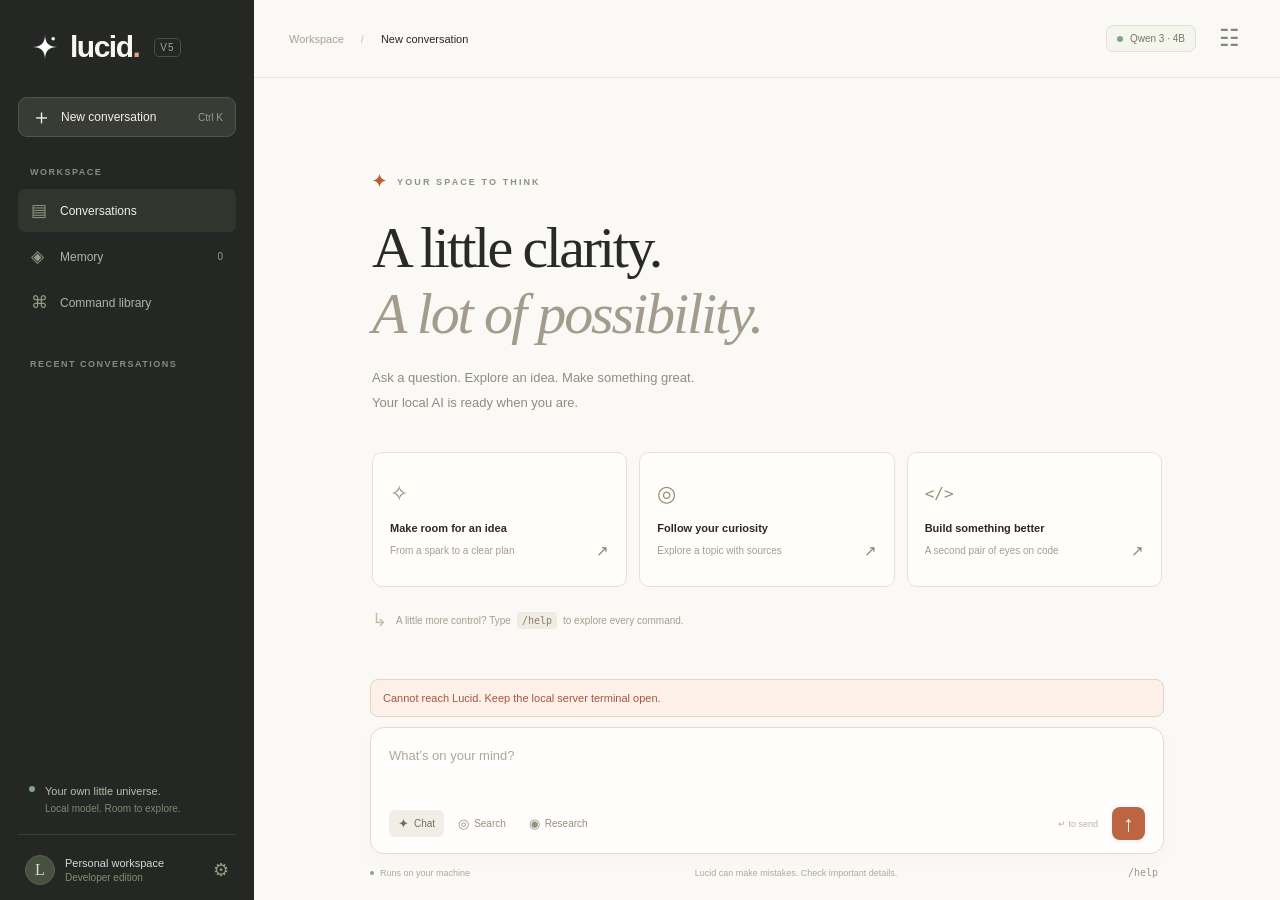
==== website/index.html @ 67166d36 "Publish Lucid V5 source and GitHub Pages interface preview" ====
﻿<!doctype html>
<html lang="en"><head><meta charset="utf-8"><meta name="viewport" content="width=device-width, initial-scale=1"><title>Lucid — Your space to think</title><link rel="icon" href="./logo.svg"><link rel="stylesheet" href="./style.css"><script src="./app.js" defer></script></head>
<body>
<div class="app-shell">
<aside class="sidebar" id="sidebar">
  <a class="brand" href="./" aria-label="Lucid home"><img src="./logo.svg" alt=""><span>lucid<span class="brand-dot">.</span></span><small>V5</small></a>
  <button class="new-chat" data-command="/new"><span>＋</span> New conversation <kbd>⌘ K</kbd></button>
  <div class="nav-group"><span class="section-label">WORKSPACE</span><button class="nav-item active" id="chat-nav"><span class="nav-symbol">▤</span> Conversations</button><button class="nav-item" id="memory-nav"><span class="nav-symbol">◈</span> Memory <span class="count" id="memory-count">0</span></button><button class="nav-item" id="commands-nav"><span class="nav-symbol">⌘</span> Command library</button></div>
  <div class="history-heading"><span class="section-label">RECENT CONVERSATIONS</span></div><div class="history-list" id="history-list"></div>
  <div class="sidebar-bottom"><div class="local-card"><span class="status-dot"></span><div><strong>Your own little universe.</strong><p>Local model. Room to explore.</p></div></div><button class="profile" id="profile-settings"><span class="avatar">L</span><span>Personal workspace<small>Developer edition</small></span><span class="profile-gear">⚙</span></button></div>
</aside>
<main>
  <header class="topbar"><div class="top-left"><button id="menu-button" class="icon-button mobile-only" aria-label="Toggle sidebar">☰</button><span class="breadcrumb">Workspace</span><span class="crumb-divider">/</span><strong id="chat-title">New conversation</strong></div><div class="top-actions"><span class="model-tag"><span class="status-dot"></span> Qwen 3 · 4B</span><button id="settings-button" class="icon-button" aria-label="Open developer settings" title="Developer settings">☷</button></div></header>
  <div class="experiment-banner" id="experiment-banner" hidden><span>◈</span><div><strong>Blank canvas experiment</strong> Only the temporary facts you teach it. Normal memory is paused.</div><button data-command="/forget off">Exit experiment ↗</button></div>
  <div class="scroll-area" id="scroll-area">
    <section class="welcome" id="welcome"><div class="eyebrow"><span class="tiny-star">✦</span> YOUR SPACE TO THINK</div><h1>A little clarity.<br><em>A lot of possibility.</em></h1><p>Ask a question. Explore an idea. Make something great.<br>Your local AI is ready when you are.</p>
      <div class="suggestions"><button data-prompt="Help me turn a rough idea into a clear plan. Ask me what I have in mind."><span class="suggestion-icon">✧</span><strong>Make room for an idea</strong><span>From a spark to a clear plan <b>↗</b></span></button><button data-prompt="/research What are the key differences between local and cloud AI assistants?"><span class="suggestion-icon">◎</span><strong>Follow your curiosity</strong><span>Explore a topic with sources <b>↗</b></span></button><button data-prompt="Help me improve a piece of code. Ask me to paste it and explain what I want to change."><span class="suggestion-icon code-icon">&lt;/&gt;</span><strong>Build something better</strong><span>A second pair of eyes on code <b>↗</b></span></button></div>
      <div class="welcome-note"><span>↳</span> A little more control? Type <button id="inline-help">/help</button> to explore every command.</div>
    </section>
    <section class="messages" id="messages" aria-live="polite" aria-label="Conversation"></section>
    <div class="working" id="working" hidden><span class="pulse-star">✦</span><span id="working-text">Preparing your reply</span><span class="dots"><i></i><i></i><i></i></span></div>
  </div>
  <div class="composer-area"><details class="activity" id="activity" hidden><summary><span class="activity-orb"></span><span id="activity-title">Activity</span><span class="activity-hint">See what’s happening</span></summary><ol id="activity-list"></ol></details><div class="error-box" id="error-box" role="alert" hidden></div>
    <form class="composer" id="composer"><textarea id="prompt" placeholder="What’s on your mind?" aria-label="Message Lucid" rows="2" maxlength="16000"></textarea><div class="composer-bottom"><div class="mode-buttons"><button type="button" class="mode-button selected" data-mode="chat"><span>✦</span> Chat</button><button type="button" class="mode-button" data-mode="search"><span>◎</span> Search</button><button type="button" class="mode-button" data-mode="research"><span>◉</span> Research</button></div><div class="send-area"><span class="enter-hint">↵ to send</span><button type="submit" class="send-button" id="send-button" aria-label="Send message">↑</button><button type="button" class="stop-button" id="stop-button" hidden aria-label="Stop generating">■</button></div></div></form>
    <div class="composer-footer"><span><span class="status-dot"></span> Runs on your machine</span><span>Lucid can make mistakes. Check important details.</span><button id="footer-help">/help</button></div>
  </div>
</main>
</div>
<dialog id="settings-dialog"><div class="dialog-heading"><div><span class="eyebrow">MAKE IT YOURS</span><h2>Developer controls</h2></div><button class="icon-button close-dialog" aria-label="Close settings">×</button></div><div class="setting-row"><div><strong>Process summaries</strong><p>Readable decisions and tool activity.</p></div><input type="checkbox" class="switch" id="think-toggle" aria-label="Process summaries"></div><div class="setting-row"><div><strong>Automatic memory</strong><p>Remember useful details as you chat.</p></div><input type="checkbox" class="switch" id="memory-toggle" aria-label="Automatic memory"></div><div class="setting-row"><div><strong>Automatic web search</strong><p>Look online when fresh information helps.</p></div><input type="checkbox" class="switch" id="web-toggle" aria-label="Automatic web search"></div><div class="setting-row experiment-setting"><div><strong>Blank canvas experiment</strong><p>A simple-English fact sandbox. Temporary memory only.</p></div><input type="checkbox" class="switch" id="experiment-toggle" aria-label="Blank canvas experiment"></div><div class="setting-grid"><label>Temperature<input id="temperature" type="number" min="0" max="2" step="0.1"><small>Lower is more consistent.</small></label><label>Reply token limit<input id="tokens" type="number" min="32" max="4096" step="32"><small>Space for each response.</small></label></div><button class="primary-button" id="apply-settings">Apply generation settings</button><p class="dialog-footnote">Process summaries explain actions, not hidden internal reasoning. Type /help for prompt and session controls.</p></dialog>
<dialog id="commands-dialog"><div class="dialog-heading"><div><span class="eyebrow">A LITTLE MORE CONTROL</span><h2>Command library</h2></div><button class="icon-button close-dialog" aria-label="Close commands">×</button></div><input class="command-search" id="command-search" placeholder="Find a command…" aria-label="Find a command"><div id="command-list" class="command-list"></div></dialog>
<dialog id="memory-dialog"><div class="dialog-heading"><div><span class="eyebrow">THE THINGS THAT MATTER</span><h2>Your memory</h2></div><button class="icon-button close-dialog" aria-label="Close memory">×</button></div><p class="dialog-intro">Useful details, kept on this machine. You decide what stays.</p><div id="memory-list"></div><form id="memory-form" class="memory-form"><input id="memory-input" placeholder="Something you’d like Lucid to remember…" maxlength="500" aria-label="New memory"><button class="primary-button" type="submit">Remember</button></form></dialog>
<div id="toast" class="toast" role="status" hidden></div>
</body></html>
---- website/style.css ----
:root{--paper:#faf9f6;--panel:#fff;--ink:#292925;--muted:#8c8a82;--line:#e8e6df;--accent:#bd5a38;--orange:#e8a07b;--sidebar:#242724;--sidebar-text:#c5c7be;--green:#7fa48e;--shadow:0 14px 45px #24272409;font-family:'Segoe UI',Arial,sans-serif;color:var(--ink);background:var(--paper);font-size:14px}*{box-sizing:border-box}body{margin:0}button,input,textarea{font:inherit}button,a,input,textarea{-webkit-tap-highlight-color:transparent}button{cursor:pointer}button{color:inherit}button:disabled{cursor:wait;opacity:.5}button:focus-visible,a:focus-visible{outline:2px solid var(--accent);outline-offset:4px}[hidden]{display:none!important}.app-shell{display:flex;height:100dvh;min-height:620px}.sidebar{width:254px;flex-shrink:0;background:var(--sidebar);color:var(--sidebar-text);display:flex;flex-direction:column;padding:30px 18px 15px}.brand{display:flex;align-items:center;gap:11px;text-decoration:none;color:#f6f5ee;padding:0 13px 33px}.brand img{width:28px;filter:invert(1)}.brand>span{font-size:30px;font-weight:650;letter-spacing:-1.5px}.brand-dot{color:var(--orange)}.brand small{font-size:10px;color:#9fa496;border:1px solid #4c5047;border-radius:5px;padding:3px 5px;margin-left:4px;letter-spacing:1px}.new-chat{background:#383c35;border:1px solid #505448;border-radius:9px;display:flex;align-items:center;gap:9px;padding:11px 12px;color:#f1f0e9;text-align:left;font-size:12px;font-weight:500}.new-chat>span{font-size:21px;font-weight:300;line-height:16px}.new-chat kbd{font-size:10px;color:#969e8d;margin-left:auto;font-family:inherit}.new-chat:hover{background:#454a40}.nav-group{margin-top:30px}.section-label{font-size:9px;letter-spacing:1.5px;font-weight:600;color:#858d7e;display:block;margin:0 12px 12px}.nav-item{display:flex;align-items:center;gap:12px;width:100%;border:0;background:none;color:#aeb4a5;border-radius:7px;padding:11px 13px;margin:3px 0;font-size:12px;text-align:left}.nav-item:hover,.nav-item.active{background:#30352d;color:#f0f0e8}.nav-symbol{font-size:17px;color:#929d85;width:17px}.count{margin-left:auto;color:#939d8a;font-size:10px}.history-heading{margin-top:32px}.history-list{overflow:auto;min-height:70px;flex:1}.history-list button{width:100%;border:0;background:none;color:#969e8d;padding:10px 13px;text-align:left;white-space:nowrap;overflow:hidden;text-overflow:ellipsis;border-radius:7px;font-size:12px}.history-list button:hover,.history-list button.current{background:#30352d;color:#ededdf}.empty-history{padding:2px 13px;font-size:12px;line-height:1.8;color:#707b68}.sidebar-bottom{padding-top:20px}.local-card{display:flex;gap:10px;padding:14px 11px 20px;border-bottom:1px solid #3b4035}.status-dot{display:inline-block;width:6px;height:6px;border-radius:50%;background:var(--green);flex-shrink:0}.local-card>.status-dot{margin-top:4px}.local-card strong{font-size:11px;color:#b5beaa;font-weight:500}.local-card p{margin:5px 0 0;font-size:10px;color:#7f8a74}.profile{width:100%;display:flex;gap:10px;align-items:center;padding:20px 7px 0;background:none;border:0;color:#d6dacd;text-align:left;font-size:11px}.avatar{width:30px;height:30px;display:grid;place-items:center;background:#48503f;color:#d6dfc9;border:1px solid #59614e;border-radius:50%;font-family:Georgia,serif;font-size:16px}.profile small{display:block;font-size:10px;color:#829074;margin-top:3px}.profile-gear{margin-left:auto;color:#919c84;font-size:18px}main{min-width:0;flex:1;display:flex;flex-direction:column;position:relative}.topbar{height:78px;flex-shrink:0;border-bottom:1px solid var(--line);padding:0 35px;display:flex;align-items:center;justify-content:space-between;gap:16px}.top-left,.top-actions{display:flex;align-items:center;gap:17px;font-size:11px;min-width:0}.breadcrumb{color:#a4a297}.crumb-divider{color:#c8c5bb}.top-left strong{font-weight:500;white-space:nowrap;overflow:hidden;text-overflow:ellipsis;max-width:320px}.model-tag{border:1px solid #e2e2d8;border-radius:7px;padding:7px 10px;display:flex;align-items:center;gap:7px;font-size:10px;color:#747969;background:#f4f5ed;white-space:nowrap}.icon-button{background:none;border:0;font-size:23px;color:#838679;width:32px;height:32px;border-radius:6px}.icon-button:hover{background:#eeede6}.scroll-area{flex:1;overflow:auto;padding:24px 35px;scroll-behavior:smooth}.welcome{max-width:790px;margin:69px auto 45px}.eyebrow{font-size:9px;font-weight:650;letter-spacing:2.1px;color:#8e927f;display:flex;align-items:center;gap:9px}.tiny-star{font-size:17px;color:var(--accent)}h1{font-family:Georgia,'Times New Roman',serif;font-weight:400;font-size:58px;letter-spacing:-2.6px;line-height:1.13;margin:23px 0 20px}h1 em{font-weight:400;color:#a39c8c;font-style:italic;letter-spacing:-2.1px}.welcome>p{font-size:13px;line-height:1.9;color:#8c8c80;margin:0}.suggestions{display:grid;grid-template-columns:repeat(3,1fr);gap:12px;margin-top:37px}.suggestions button{padding:19px 17px 18px;text-align:left;border:1px solid #e3e2d9;background:#fffefb;border-radius:10px;transition:transform .18s,border-color .18s,box-shadow .18s;min-height:135px}.suggestions button:hover{transform:translateY(-3px);border-color:#cbb7a6;box-shadow:var(--shadow)}.suggestion-icon{font-size:22px;line-height:26px;display:block;color:#9b927b;margin-bottom:15px}.code-icon{font:16px Consolas,monospace;padding-top:3px;padding-bottom:4px}.suggestions strong{display:block;font-size:11px;font-weight:600;margin-bottom:8px}.suggestions button>span:last-child{display:flex;align-items:center;justify-content:space-between;font-size:10px;color:#a29f92;gap:4px}.suggestions b{font-size:15px;font-weight:400;color:#898773}.welcome-note{color:#a39f91;font-size:10px;margin-top:22px;display:flex;align-items:center;gap:6px}.welcome-note>span{font-size:18px;color:#c6bda9;margin-right:3px}.welcome-note button{border:0;background:#efece4;color:#8a806c;border-radius:4px;padding:3px 5px;font:10px Consolas,monospace}.composer-area{width:100%;max-width:864px;align-self:center;padding:14px 35px 21px;flex-shrink:0}.composer{border:1px solid #deddd3;background:#fffefc;border-radius:14px;box-shadow:0 7px 22px #33382c06;padding:18px 18px 13px;transition:border-color .2s,box-shadow .2s}.composer:focus-within{border-color:#b6b5a4;box-shadow:0 0 0 3px #c6bdab16}.composer textarea{display:block;width:100%;resize:none;max-height:160px;min-height:51px;border:0;background:transparent;outline:none;color:#454739;font-size:13px;line-height:1.6;padding:0}.composer textarea::placeholder{color:#aaa999}.composer-bottom{display:flex;align-items:center;justify-content:space-between;gap:6px;padding-top:10px}.mode-buttons{display:flex;gap:5px}.mode-button{background:none;border:0;border-radius:6px;padding:6px 9px;color:#92917f;font-size:10px;display:flex;gap:5px;align-items:center}.mode-button span{font-size:13px}.mode-button.selected{background:#f0eee6;color:#6d715e}.mode-button:hover{background:#f3f1eb}.send-area{display:flex;align-items:center;gap:14px}.enter-hint{font-size:9px;color:#b6b1a4}.send-button,.stop-button{border:0;border-radius:8px;background:#bd6542;color:#fff7ed;width:33px;height:33px;font-size:22px;line-height:30px;box-shadow:0 2px 4px #98432115}.send-button:hover{background:#a55233}.stop-button{font-size:12px;background:#555c4a}.composer-footer{display:flex;align-items:center;justify-content:space-between;gap:15px;font-size:9px;color:#aaa99b;margin-top:12px}.composer-footer>span:first-child{display:flex;align-items:center;gap:6px;white-space:nowrap}.composer-footer .status-dot{width:4px;height:4px}.composer-footer button{border:0;background:none;color:#9a9988;font:10px Consolas,monospace}.messages{max-width:790px;margin:14px auto}.message{display:flex;gap:16px;margin-bottom:30px;animation:appear .25s ease-out}.message-avatar{width:29px;height:29px;border:1px solid #dfddcf;background:#eeede3;border-radius:8px;display:grid;place-items:center;font-size:16px;flex-shrink:0;color:#8b8e75;margin-top:2px}.message.user .message-avatar{border-radius:50%;background:#e5e8dc;color:#6f7b5e;font:13px Georgia,serif}.message-body{min-width:0;flex:1}.message-label{font-size:11px;font-weight:600;margin:4px 0 10px;display:flex;gap:9px;align-items:center}.message-label small{font-size:9px;color:#a4a493;font-weight:400}.message-content{font-size:13px;line-height:1.85;color:#4b4e42;overflow-wrap:anywhere}.message.user .message-content{color:#777a6b}.message-content p{margin:0 0 12px}.message-content ul,.message-content ol{margin:0 0 12px;padding-left:22px}.message-content h2,.message-content h3{font-size:16px;margin:20px 0 10px;color:#383d30}.message-content a{color:#a65939;text-decoration:underline;text-decoration-color:#d4c3b5;text-underline-offset:3px}.message-content code{font:12px Consolas,monospace;background:#eeede5;border-radius:4px;padding:2px 5px}.message-content pre{position:relative;background:#272d25;color:#dce3d2;padding:36px 18px 18px;border-radius:10px;overflow:auto;font:12px/1.7 Consolas,monospace;white-space:pre}.message-content pre code{background:none;color:inherit;padding:0;font:inherit}.code-copy{position:absolute;right:12px;top:10px;border:1px solid #535b48;color:#b0bca0;background:none;border-radius:4px;font-size:10px;padding:3px 7px}.message-tools{display:flex;gap:8px;margin-top:10px}.message-tools button{background:none;border:1px solid transparent;border-radius:5px;color:#a4a791;font-size:10px;padding:4px 7px}.message-tools button:hover{border-color:#dfdfd1;background:#f2f2e9;color:#666f56}.working{max-width:790px;margin:8px auto 25px;display:flex;align-items:center;gap:10px;font-size:11px;color:#949681}.pulse-star{color:var(--accent);font-size:20px;animation:pulse 1.8s infinite}.dots{display:flex;gap:3px}.dots i{width:3px;height:3px;border-radius:50%;background:#aaa;animation:pulse 1.2s infinite}.dots i:nth-child(2){animation-delay:.2s}.dots i:nth-child(3){animation-delay:.4s}.activity{border:1px solid #e5e4d9;border-radius:8px;margin-bottom:10px;background:#f3f3ec;font-size:10px;overflow:hidden}.activity summary{cursor:pointer;padding:10px 12px;display:flex;align-items:center;gap:8px;color:#6f785f;list-style:none}.activity-orb{width:5px;height:5px;border-radius:50%;background:#95a080}.activity-hint{margin-left:auto;color:#a0a38e;font-size:9px}.activity ol{padding:0 14px 12px 29px;margin:0;max-height:160px;overflow:auto;line-height:1.8;color:#878d7a}.activity li{padding:3px 0;overflow-wrap:anywhere}.activity time{font-family:Consolas,monospace;font-size:9px;color:#a6ad98;margin-right:8px}.error-box{font-size:11px;color:#a5573e;background:#fcf0e9;border:1px solid #ead2c0;border-radius:8px;padding:12px;margin-bottom:10px}.experiment-banner{margin:15px 35px 0;border:1px solid #e7c7a4;background:#fbefdf;border-radius:8px;padding:12px;display:flex;align-items:center;gap:12px;font-size:10px;color:#8c6c43}.experiment-banner>span{font-size:23px}.experiment-banner strong{display:block;font-size:11px;margin-bottom:4px}.experiment-banner button{border:0;background:none;color:#9c6135;margin-left:auto;white-space:nowrap;font-size:10px}.mobile-only{display:none}dialog{width:min(500px,calc(100% - 30px));max-height:85dvh;border:1px solid #dedcd0;border-radius:17px;background:#faf9f4;color:var(--ink);padding:28px;box-shadow:0 30px 100px #161b1640}dialog::backdrop{background:#1f251b66;backdrop-filter:blur(4px)}.dialog-heading{display:flex;align-items:center;justify-content:space-between;margin-bottom:23px;gap:15px}.dialog-heading .eyebrow{font-size:8px}.dialog-heading h2{font:29px Georgia,serif;letter-spacing:-.8px;margin:10px 0 0}.close-dialog{font-size:25px}.setting-row{display:flex;gap:15px;align-items:center;justify-content:space-between;padding:16px 0;border-top:1px solid var(--line)}.setting-row strong{font-size:12px;font-weight:600}.setting-row p{font-size:10px;color:#969783;margin:6px 0 0;line-height:1.7}.switch{appearance:none;-webkit-appearance:none;width:34px;height:20px;background:#dbddcf;border-radius:20px;position:relative;flex-shrink:0;cursor:pointer;transition:background .2s}.switch:after{content:'';position:absolute;left:3px;top:3px;width:14px;height:14px;background:#fffef8;border-radius:50%;box-shadow:0 1px 3px #0002;transition:transform .2s}.switch:checked{background:#788665}.switch:checked:after{transform:translateX(14px)}.experiment-setting{color:#9b7046}.setting-grid{display:grid;grid-template-columns:1fr 1fr;gap:18px;margin:15px 0 20px}.setting-grid label{font-size:11px;color:#747961}.setting-grid input,.memory-form input,.command-search{width:100%;background:#fffefb;border:1px solid #dddfd1;border-radius:7px;padding:10px;color:#545d45;outline:none;margin-top:8px}.setting-grid input:focus,.memory-form input:focus,.command-search:focus{border-color:#929d7c}.setting-grid small{display:block;font-size:9px;margin-top:7px;color:#a3a98f}.primary-button{border:0;border-radius:7px;background:#566248;color:#f6f8ef;padding:11px 14px;font-size:11px;white-space:nowrap}.primary-button:hover{background:#414f33}.dialog-footnote{font-size:9px;line-height:1.8;color:#a0a38e;margin-top:19px}.command-list{margin-top:18px;max-height:48dvh;overflow:auto}.command-list button{display:flex;align-items:center;gap:12px;width:100%;text-align:left;border:0;border-bottom:1px solid #e8e8dc;background:none;padding:14px 0;font-size:11px}.command-list code{min-width:125px;font:11px Consolas,monospace;color:#9e6546}.command-list span{color:#999d88}.command-list button:hover{background:#eeefe5}.dialog-intro{font-size:11px;line-height:1.7;color:#999e87}.memory-row{display:flex;align-items:center;gap:12px;padding:14px 0;border-bottom:1px solid var(--line);font-size:12px;line-height:1.7}.memory-row span{flex:1}.memory-row button{border:0;background:#eeede3;color:#9d7f64;font-size:10px;padding:6px 8px;border-radius:5px}.memory-form{display:flex;gap:8px;margin-top:20px;align-items:center}.memory-form input{margin:0;font-size:11px;min-width:0}.toast{position:fixed;bottom:25px;left:50%;transform:translateX(-50%);max-width:min(600px,90%);background:#313a29;color:#eef2e5;padding:13px 20px;border-radius:10px;box-shadow:0 8px 35px #1113;font-size:12px;line-height:1.6;z-index:10;white-space:pre-wrap}.interrupted{font-size:10px;color:#af8261}.pending .message-content:after{content:'▍';color:#bd6542;animation:pulse 1s infinite}@keyframes pulse{50%{opacity:.35}}@keyframes appear{from{opacity:0;transform:translateY(5px)}to{opacity:1;transform:translateY(0)}}@media(min-width:1600px){.welcome{margin-top:110px}}@media(max-width:1100px){.sidebar{width:220px}.topbar{padding:0 25px}.welcome{margin-top:48px}h1{font-size:49px}.suggestions{gap:8px}.suggestions button{padding:15px 12px}.suggestions button>span:last-child{font-size:9px}.composer-footer{font-size:8px}.scroll-area{padding:20px 28px}.composer-area{padding-left:28px;padding-right:28px}}@media(max-width:800px){.sidebar{position:fixed;inset:0 auto 0 0;z-index:5;width:250px;transform:translateX(-100%);transition:transform .2s;box-shadow:15px 0 40px #0003}.sidebar.open{transform:translateX(0)}.mobile-only{display:block}.topbar{height:64px;padding:0 18px}.top-left{gap:10px}.breadcrumb,.crumb-divider{display:none}.top-left strong{max-width:200px}.model-tag{font-size:9px}.welcome{margin-top:44px}.scroll-area{padding:15px 23px}.composer-area{padding:12px 20px 18px}h1{font-size:48px}.suggestions{margin-top:29px}.composer-footer>span:nth-child(2){display:none}.experiment-banner{margin:12px 20px 0}.top-actions{gap:7px}.app-shell{min-height:500px}}@media(max-width:500px){h1{font-size:41px}.welcome{margin-top:29px}.welcome>p{font-size:12px}.suggestions{grid-template-columns:1fr;gap:7px}.suggestions button{min-height:unset;display:grid;grid-template-columns:28px 1fr;column-gap:10px;padding:13px}.suggestion-icon{grid-row:span 2;margin:0;align-self:center}.suggestions strong{margin-bottom:4px}.welcome-note{font-size:9px;flex-wrap:wrap}.welcome{margin-bottom:20px}.enter-hint{display:none}.mode-button{padding:5px 6px}.composer-footer{font-size:8px}.message{gap:11px}.experiment-banner button{white-space:normal}.model-tag{display:none}.setting-grid{gap:10px}dialog{padding:22px}.top-left strong{max-width:230px}.composer{padding:14px}.composer textarea{font-size:14px}}
/* Public hosting notice; local app keeps its original layout. */
.hosting-banner { display:flex; flex-wrap:wrap; align-items:center; gap:8px 20px; padding:14px 24px; background:#f4f0e7; border-bottom:1px solid #ddd5c8; color:#403d37; font-size:13px; }
.hosting-banner a { color:#705329; text-decoration:underline; }
button:disabled { cursor:not-allowed; }
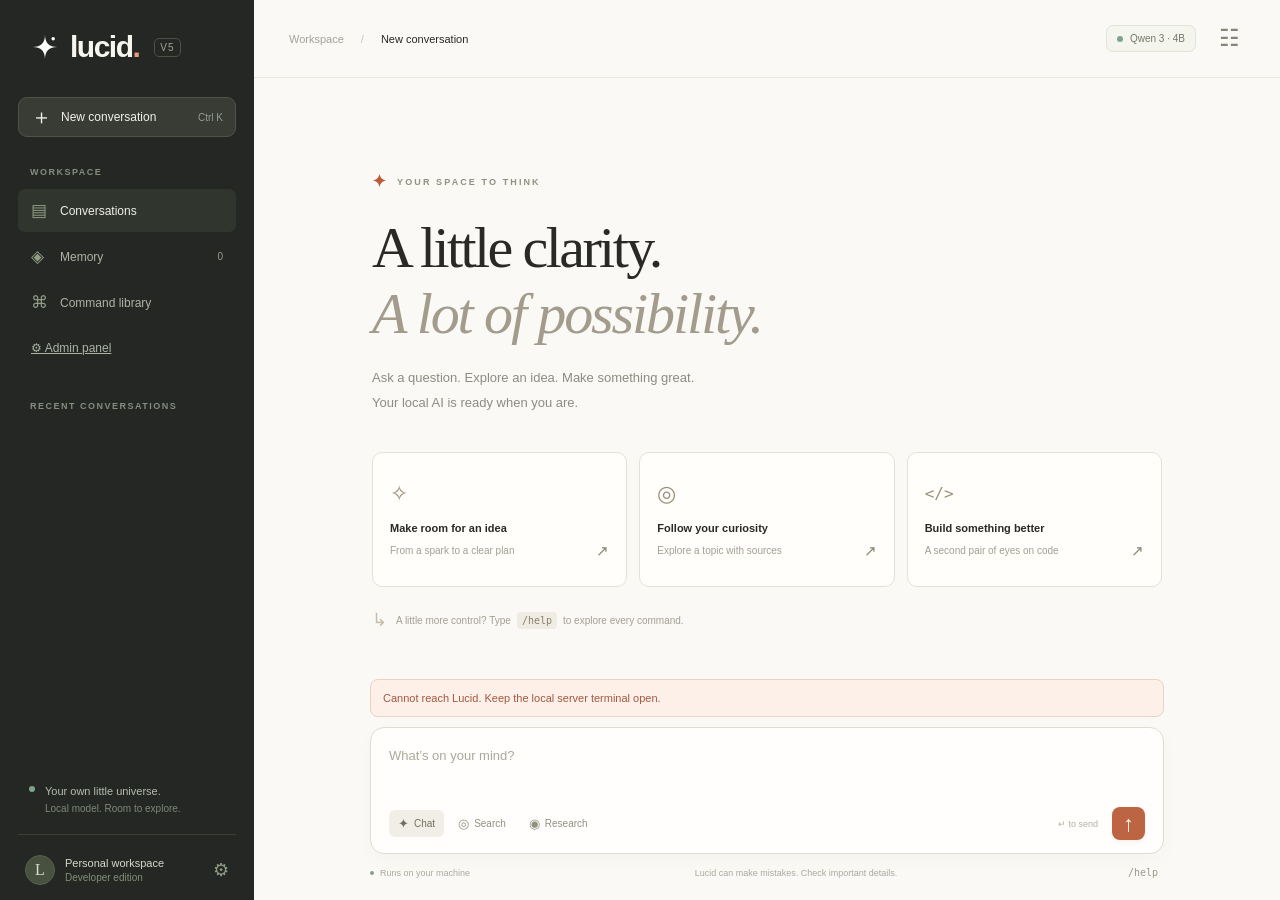
==== commit 8dbdc513: "Add protected admin activity dashboard and cloud/PC hosting controls" ====
--- a/website/index.html
+++ b/website/index.html
@@ -6,6 +6,7 @@
   <a class="brand" href="./" aria-label="Lucid home"><img src="./logo.svg" alt=""><span>lucid<span class="brand-dot">.</span></span><small>V5</small></a>
   <button class="new-chat" data-command="/new"><span>＋</span> New conversation <kbd>⌘ K</kbd></button>
   <div class="nav-group"><span class="section-label">WORKSPACE</span><button class="nav-item active" id="chat-nav"><span class="nav-symbol">▤</span> Conversations</button><button class="nav-item" id="memory-nav"><span class="nav-symbol">◈</span> Memory <span class="count" id="memory-count">0</span></button><button class="nav-item" id="commands-nav"><span class="nav-symbol">⌘</span> Command library</button></div>
+  <a class="nav-item" href="./admin.html">⚙ Admin panel</a>
   <div class="history-heading"><span class="section-label">RECENT CONVERSATIONS</span></div><div class="history-list" id="history-list"></div>
   <div class="sidebar-bottom"><div class="local-card"><span class="status-dot"></span><div><strong>Your own little universe.</strong><p>Local model. Room to explore.</p></div></div><button class="profile" id="profile-settings"><span class="avatar">L</span><span>Personal workspace<small>Developer edition</small></span><span class="profile-gear">⚙</span></button></div>
 </aside>
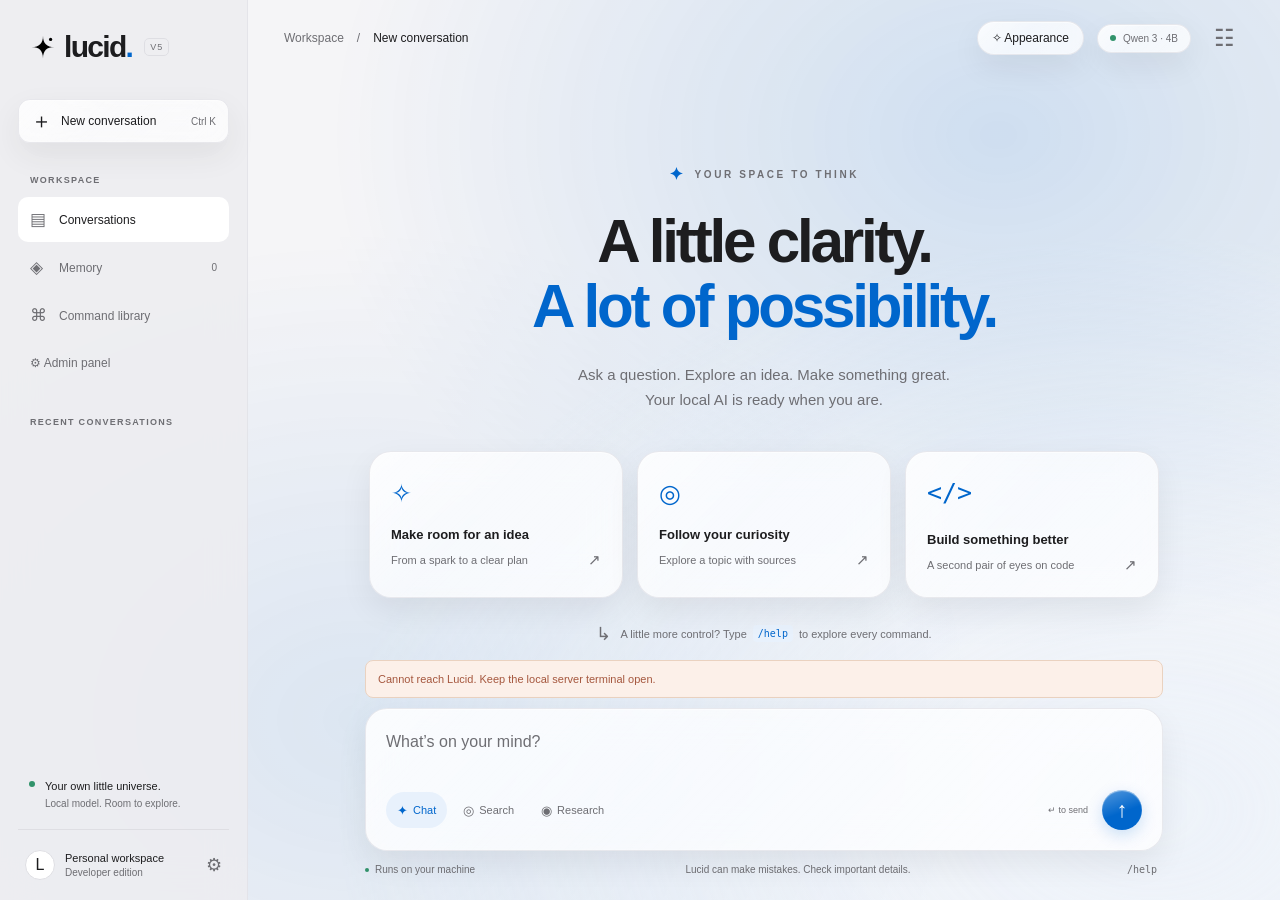
==== commit 3d67595d: "Redesign chat UI with customizable liquid glass themes" ====
--- a/website/index.html
+++ b/website/index.html
@@ -1,6 +1,9 @@
 ﻿<!doctype html>
 <html lang="en"><head><meta charset="utf-8"><meta name="viewport" content="width=device-width, initial-scale=1"><title>Lucid — Your space to think</title><link rel="icon" href="./logo.svg"><link rel="stylesheet" href="./style.css"><script src="./app.js" defer></script></head>
 <body>
+<link rel="stylesheet" href="./modern.css">
+<script src="./appearance.js" defer></script>
+<button class="sidebar-scrim" id="sidebar-scrim" aria-label="Close navigation" hidden></button>
 <div class="app-shell">
 <aside class="sidebar" id="sidebar">
   <a class="brand" href="./" aria-label="Lucid home"><img src="./logo.svg" alt=""><span>lucid<span class="brand-dot">.</span></span><small>V5</small></a>
--- a/website/modern.css
+++ b/website/modern.css
@@ -0,0 +1,19 @@
+/* Lucid's appearance tokens are shared by every surface. */
+:root{--paper:#f5f5f7;--panel:#fff;--ink:#1d1d1f;--muted:#6e6e73;--line:#dedee3;--accent:#0066cc;--soft:#e8f1fc;--sidebar:#ededf0;--sidebar-text:#6e6e73;--green:#31936b;--radius:22px;--shadow:0 12px 40px #00000006;font-family:-apple-system,BlinkMacSystemFont,'Segoe UI',sans-serif;font-size:14px;color-scheme:light}
+body{background:var(--paper);color:var(--ink)}button,input,textarea{font:inherit}button,a{-webkit-tap-highlight-color:transparent}button:focus-visible,a:focus-visible,input:focus-visible,textarea:focus-visible{outline:3px solid var(--accent);outline-offset:3px}.app-shell{min-height:0;height:100dvh}.sidebar{width:248px;padding:30px 18px 20px;background:var(--sidebar);color:var(--muted);border-right:1px solid var(--line)}.brand{color:var(--ink);padding:0 12px 35px;gap:8px}.brand img{filter:none;width:26px}.brand>span{font-size:30px;letter-spacing:-1.7px}.brand-dot{color:var(--accent)}.brand small{color:var(--muted);border-color:var(--line);font-size:9px}.new-chat{background:var(--panel);color:var(--ink);border-color:var(--line);padding:13px 12px;border-radius:12px;box-shadow:0 2px 4px #00000003;font-size:12px}.new-chat kbd{color:var(--muted)}.new-chat:hover,.nav-item:hover,.history-list button:hover,.history-list button.current{background:var(--soft);color:var(--ink)}.nav-group{margin-top:32px}.section-label{color:var(--muted);letter-spacing:1.3px;font-size:9px}.nav-item{color:var(--muted);padding:12px;font-size:12px;border-radius:10px;text-decoration:none}.nav-item.active{background:var(--panel);color:var(--ink)}.nav-symbol,.count{color:var(--muted)}.history-list button,.empty-history{color:var(--muted);font-size:12px}.local-card{border-color:var(--line)}.local-card strong,.profile{color:var(--ink)}.local-card p,.profile small,.profile-gear{color:var(--muted)}.avatar{background:var(--panel);border-color:var(--line);color:var(--ink);font-family:inherit}.topbar{height:76px;border:0;padding:0 36px}.top-left,.top-actions{font-size:12px;gap:13px}.breadcrumb,.crumb-divider{color:var(--muted)}.model-tag{background:var(--panel);border-color:var(--line);color:var(--muted);border-radius:20px;padding:8px 12px}.icon-button{height:40px;width:40px;color:var(--muted);border-radius:12px}.icon-button:hover{background:var(--soft)}.appearance-button{border:1px solid var(--line);background:var(--panel);color:var(--ink);border-radius:20px;padding:9px 14px;font-size:12px;white-space:nowrap}.appearance-button:hover{background:var(--soft)}.scroll-area{padding:16px 40px;min-height:0}.welcome{max-width:790px;text-align:center;margin:clamp(25px,8vh,95px) auto 30px}.welcome .eyebrow{justify-content:center;font-size:10px;letter-spacing:2.6px;color:var(--muted)}.tiny-star{color:var(--accent)}h1{font-family:inherit;font-size:clamp(42px,4.7vw,70px);font-weight:650;letter-spacing:-3.2px;line-height:1.08;margin:25px 0 22px}h1 em{font-style:normal;font-weight:650;letter-spacing:inherit;color:var(--accent)}.welcome>p{color:var(--muted);font-size:15px;line-height:1.7}.suggestions{gap:14px;margin-top:38px}.suggestions button{background:var(--panel);border:1px solid var(--line);border-radius:var(--radius);padding:23px 21px;min-height:145px;box-shadow:0 2px 5px #00000002}.suggestions button:hover{border-color:var(--accent);box-shadow:var(--shadow)}.suggestion-icon{color:var(--accent);font-size:25px;margin-bottom:21px}.suggestions strong{font-size:13px;font-weight:600;margin-bottom:9px}.suggestions button>span:last-child{font-size:11px;color:var(--muted)}.suggestions b{color:var(--muted)}.welcome-note{justify-content:center;color:var(--muted);font-size:11px;margin-top:25px}.welcome-note>span{color:var(--muted)}.welcome-note button{background:var(--soft);color:var(--accent)}.composer-area{max-width:870px;padding:18px 36px 24px}.composer{background:var(--panel);border:1px solid var(--line);border-radius:var(--radius);padding:20px;box-shadow:var(--shadow)}.composer:focus-within{border-color:var(--accent);box-shadow:0 0 0 3px var(--soft)}.composer textarea{font-size:16px;color:var(--ink);min-height:45px}.composer textarea::placeholder{color:var(--muted)}.mode-button{font-size:11px;color:var(--muted);border-radius:20px;min-height:36px;padding:8px 11px}.mode-button.selected,.mode-button:hover{background:var(--soft);color:var(--accent)}.send-button,.stop-button{width:40px;height:40px;border-radius:50%;background:var(--accent);color:white;box-shadow:none}.send-button:hover{background:var(--accent);filter:brightness(.9)}.enter-hint,.composer-footer,.composer-footer button{color:var(--muted)}.composer-footer{font-size:10px;gap:10px}.messages{max-width:790px}.message{margin-bottom:32px}.message-avatar{background:var(--soft);border-color:var(--line);color:var(--accent);border-radius:10px;width:32px;height:32px}.message.user .message-avatar{background:var(--panel);color:var(--muted);font:11px inherit}.message-label{font-size:12px}.message-label small{color:var(--muted)}.message-content,.message.user .message-content{color:var(--ink);font-size:15px;line-height:1.8}.message-content h3{color:var(--ink)}.message-content a{color:var(--accent)}.message-content code{background:var(--soft);font-size:13px}.message-content pre{background:#171a22;color:#edf0f8;border-radius:16px}.message-tools button{color:var(--muted);min-height:34px}.message-tools button:hover{background:var(--soft);border-color:var(--line);color:var(--ink)}.working{color:var(--muted)}.activity{background:var(--panel);border-color:var(--line);border-radius:12px}.activity summary,.activity ol,.activity time,.activity-hint{color:var(--muted)}dialog{background:var(--panel);border-color:var(--line);border-radius:26px;padding:28px;color:var(--ink)}dialog::backdrop{background:#15151c50;backdrop-filter:blur(10px)}.dialog-heading h2{font-family:inherit;font-size:28px;font-weight:600;letter-spacing:-1px}.eyebrow{color:var(--muted)}.setting-row p,.setting-grid label,.setting-grid small,.dialog-footnote,.dialog-intro{color:var(--muted)}.setting-row strong{font-size:13px}.setting-row p{font-size:12px}.setting-grid input,.memory-form input,.command-search{background:var(--paper);border-color:var(--line);color:var(--ink);font-size:16px}.switch:checked,.primary-button{background:var(--accent)}.primary-button{font-size:13px;min-height:44px;border-radius:12px}.primary-button:hover{background:var(--accent);filter:brightness(.92)}.command-list button{border-color:var(--line)}.command-list code{color:var(--accent)}.command-list span{color:var(--muted)}.command-list button:hover,.memory-row button{background:var(--soft)}.memory-row button{color:var(--accent)}.hosting-banner{background:var(--panel);border-color:var(--line);color:var(--muted);font-size:11px;padding:12px 36px;line-height:1.5}.hosting-banner strong{color:var(--ink)}.toast{background:var(--ink);color:var(--panel);z-index:30}.appearance-dialog{width:min(560px,calc(100% - 24px))}.appearance-intro{font-size:13px;color:var(--muted);line-height:1.6;margin-top:-8px}.theme-presets{display:grid;grid-template-columns:repeat(3,1fr);gap:10px;margin:22px 0}.theme-preset{border:1px solid var(--line);background:var(--paper);border-radius:14px;padding:12px;text-align:left;font-size:12px}.theme-preset[aria-pressed=true]{outline:2px solid var(--accent);outline-offset:2px}.theme-preview{height:46px;display:flex;align-items:center;justify-content:center;border-radius:8px;margin-bottom:10px;background:var(--swatch-bg);color:var(--swatch-accent);font-size:23px}.theme-label{font-size:13px;font-weight:600;display:block;margin-bottom:9px}.theme-prompt{width:100%;min-height:86px;resize:vertical;border:1px solid var(--line);background:var(--paper);color:var(--ink);border-radius:12px;padding:12px;font-size:16px;line-height:1.5}.theme-examples{display:flex;flex-wrap:wrap;gap:6px;margin:10px 0 16px}.theme-examples button{border:1px solid var(--line);background:var(--panel);border-radius:20px;padding:8px 10px;font-size:11px;color:var(--muted)}.appearance-options{display:flex;align-items:center;justify-content:space-between;gap:16px;margin:20px 0}.appearance-options label{display:flex;align-items:center;gap:9px;font-size:12px}.appearance-options input[type=color]{width:36px;height:36px;padding:3px;border:1px solid var(--line);border-radius:9px;background:var(--paper)}.theme-actions{display:flex;align-items:center;justify-content:space-between;gap:12px}.theme-reset{border:0;background:transparent;color:var(--muted);font-size:12px;min-height:44px}.theme-feedback{font-size:12px;line-height:1.6;color:var(--muted);margin:14px 0 0;min-height:20px}.sidebar-scrim{display:none}.pending .message-content:after{content:'▍';color:var(--accent)}:root[data-density=compact] .suggestions button{padding:15px;min-height:115px}:root[data-density=compact] .message{margin-bottom:18px}:root[data-density=compact] .welcome{margin-top:24px}
+@media(min-width:1600px){.welcome{margin-top:100px}}@media(max-width:1100px){.sidebar{width:220px}.topbar{padding:0 24px}.scroll-area{padding:16px 24px}.suggestions button{padding:18px 14px}.suggestions strong{font-size:12px}.suggestions button>span:last-child{font-size:10px}.composer-area{padding-left:24px;padding-right:24px}}
+@media(max-width:800px){.sidebar{width:270px;z-index:21;inset:0 auto 0 0;height:100dvh;padding-top:24px;box-shadow:none}.sidebar.open{box-shadow:20px 0 60px #0002}.sidebar-scrim:not([hidden]){display:block;position:fixed;inset:0;background:#15151c55;backdrop-filter:blur(3px);border:0;z-index:20}.topbar{height:65px;padding:0 16px}.top-left{gap:8px}.top-left strong{max-width:180px}.model-tag{display:none}.welcome{margin-top:40px}.scroll-area{padding:12px 22px}.composer-area{padding:12px 20px max(16px,env(safe-area-inset-bottom))}.hosting-banner{padding:10px 20px}.appearance-button{padding:9px 12px}.app-shell{min-height:0}.sidebar .nav-item{min-height:44px}.theme-examples button{min-height:36px}}
+@media(max-width:500px){.topbar{padding:0 12px}.top-actions{gap:2px}.top-left strong{max-width:135px;font-size:11px}.appearance-button{font-size:11px;padding:9px 10px}.scroll-area{padding:12px 20px}.welcome{margin-top:27px;margin-bottom:20px}h1{font-size:42px;letter-spacing:-2px;margin:22px 0 18px}.welcome>p{font-size:13px}.welcome .eyebrow{font-size:9px;letter-spacing:2px}.suggestions{margin-top:26px;gap:9px}.suggestions button{border-radius:16px;padding:15px;grid-template-columns:30px 1fr;min-height:74px}.suggestion-icon{margin:0;font-size:23px}.suggestions strong{font-size:12px}.suggestions button>span:last-child{font-size:11px}.welcome-note{font-size:10px;margin-top:18px}.composer-area{padding-left:12px;padding-right:12px}.composer{padding:15px;border-radius:20px}.composer textarea{font-size:16px}.mode-button{padding:7px 9px;min-height:40px}.composer-footer{font-size:9px;padding:0 5px}.composer-footer>span:nth-child(2){display:none}.message-content{font-size:14px}.theme-presets{gap:8px}.theme-preset{padding:9px;font-size:11px}.appearance-options{gap:8px}dialog{padding:23px}.hosting-banner{font-size:10px}.command-list code{min-width:105px}.memory-form{flex-wrap:wrap}}
+@media(prefers-reduced-motion:reduce){*,*:before,*:after{animation:none!important;transition:none!important;scroll-behavior:auto!important}}
+.send-button,.stop-button,.primary-button{color:var(--on-accent,#fff)}
+/* Liquid glass: static ambient light keeps scrolling smooth on phones. */
+body::before{content:'';position:fixed;inset:0;pointer-events:none;opacity:var(--glass-opacity,0);background:radial-gradient(ellipse at 78% 15%,color-mix(in srgb,var(--accent) 24%,transparent),transparent 48%),radial-gradient(ellipse at 28% 80%,color-mix(in srgb,var(--accent) 16%,transparent),transparent 48%),radial-gradient(ellipse at 90% 90%,color-mix(in srgb,var(--soft) 90%,transparent),transparent 50%)}
+.app-shell{position:relative;isolation:isolate}
+:root[data-glass=on] :is(.suggestions button,.composer,.appearance-button,.model-tag,.new-chat,dialog,.activity){background:linear-gradient(135deg,rgb(255 255 255 / var(--glass-highlight)),transparent 42%,rgb(255 255 255 / calc(var(--glass-highlight)*.3))),color-mix(in srgb,var(--panel) var(--glass-surface),transparent);-webkit-backdrop-filter:blur(var(--glass-blur)) saturate(140%);backdrop-filter:blur(var(--glass-blur)) saturate(140%);border-color:color-mix(in srgb,var(--line) 65%,transparent);box-shadow:inset 0 1px 0 rgb(255 255 255 / var(--glass-highlight)),inset 0 -1px 0 rgb(255 255 255 / calc(var(--glass-highlight)*.25)),0 12px 32px rgb(0 0 0 / var(--glass-shadow))}
+:root[data-glass=on] .sidebar{background:color-mix(in srgb,var(--sidebar) var(--glass-sidebar),transparent);-webkit-backdrop-filter:blur(var(--glass-blur));backdrop-filter:blur(var(--glass-blur));border-right-color:color-mix(in srgb,var(--line) 65%,transparent)}
+:root[data-glass=on] .suggestions button:hover{border-color:var(--accent);box-shadow:inset 0 1px 0 rgb(255 255 255 / var(--glass-highlight)),0 16px 40px rgb(0 0 0 / var(--glass-shadow)),0 0 22px color-mix(in srgb,var(--accent) 12%,transparent)}
+:root[data-glass=on] .composer:focus-within{border-color:var(--accent)}
+:root[data-glass=on] :is(.send-button,.primary-button){background-image:linear-gradient(160deg,rgb(255 255 255 / calc(var(--glass-highlight)*.6)),transparent 55%);box-shadow:inset 0 1px 1px rgb(255 255 255 / var(--glass-highlight)),0 5px 16px color-mix(in srgb,var(--accent) 20%,transparent)}
+.glass-control{border:1px solid var(--line);border-radius:16px;padding:16px;margin:0 0 23px;background:color-mix(in srgb,var(--panel) 65%,transparent)}
+.glass-heading{display:flex;justify-content:space-between;align-items:center;gap:12px}.glass-heading .theme-label{margin:0}.glass-heading output{font-size:12px;font-variant-numeric:tabular-nums;color:var(--accent);background:var(--soft);border-radius:20px;padding:5px 9px;min-width:48px;text-align:center}.glass-control p{font-size:12px;line-height:1.5;color:var(--muted);margin:9px 0}.glass-control input[type=range]{display:block;width:100%;height:32px;margin:0;accent-color:var(--accent);cursor:pointer}.glass-scale{display:flex;justify-content:space-between;color:var(--muted);font-size:10px}
+@supports not ((backdrop-filter:blur(1px)) or (-webkit-backdrop-filter:blur(1px))){:root[data-glass=on] :is(.suggestions button,.composer,.appearance-button,.model-tag,.new-chat,dialog,.activity){background:var(--panel)}:root[data-glass=on] .sidebar{background:var(--sidebar)}}
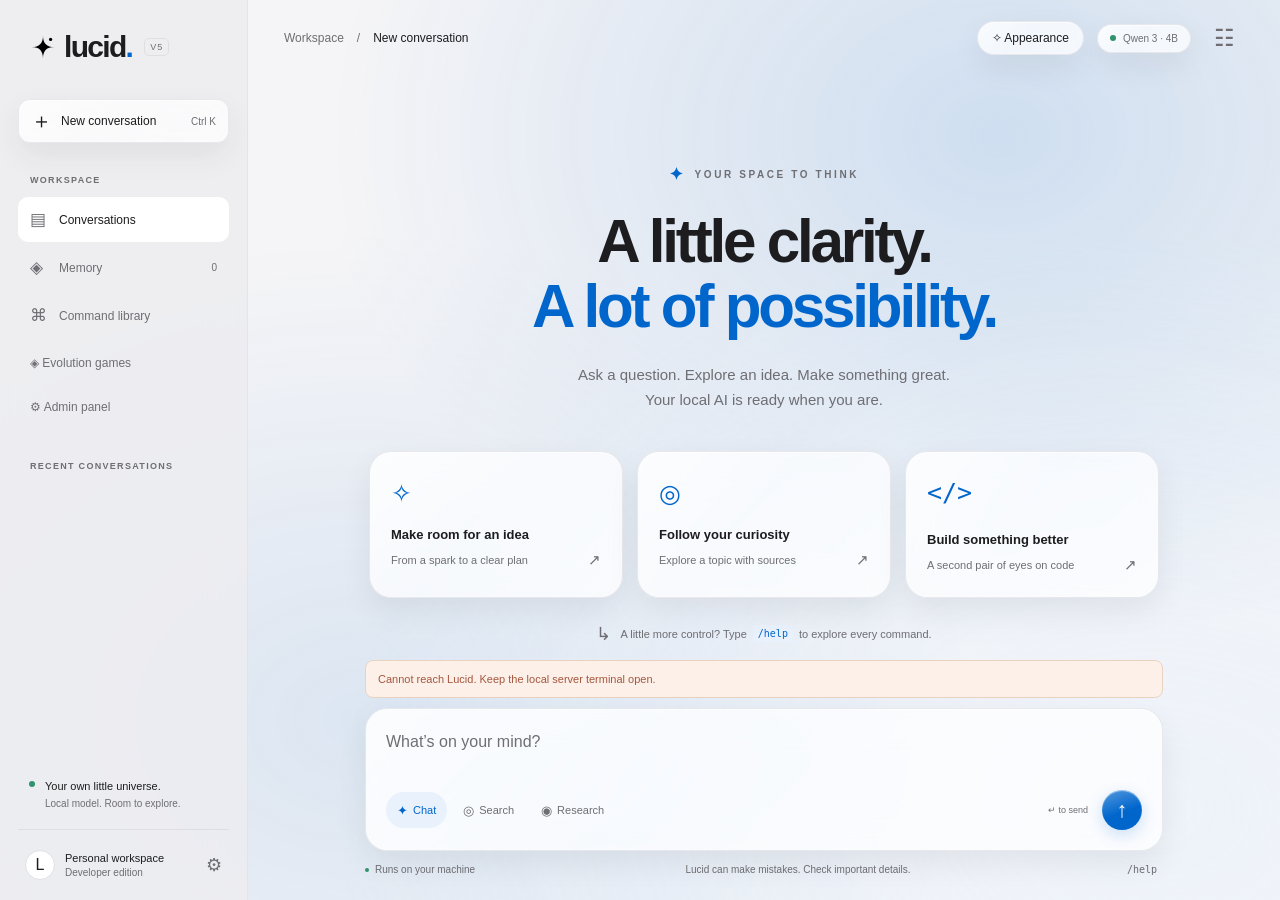
==== commit 743c00a8: "Link LucidAI site to remote Evolution games" ====
--- a/website/index.html
+++ b/website/index.html
@@ -9,6 +9,7 @@
   <a class="brand" href="./" aria-label="Lucid home"><img src="./logo.svg" alt=""><span>lucid<span class="brand-dot">.</span></span><small>V5</small></a>
   <button class="new-chat" data-command="/new"><span>＋</span> New conversation <kbd>⌘ K</kbd></button>
   <div class="nav-group"><span class="section-label">WORKSPACE</span><button class="nav-item active" id="chat-nav"><span class="nav-symbol">▤</span> Conversations</button><button class="nav-item" id="memory-nav"><span class="nav-symbol">◈</span> Memory <span class="count" id="memory-count">0</span></button><button class="nav-item" id="commands-nav"><span class="nav-symbol">⌘</span> Command library</button></div>
+  <a class="nav-item" data-lucid-evolution href="https://lucidiscool.github.io/LucidAI-Evolution-Pages/lab/" target="_blank" rel="noopener">◈ Evolution games</a>
   <a class="nav-item" href="./admin.html">⚙ Admin panel</a>
   <div class="history-heading"><span class="section-label">RECENT CONVERSATIONS</span></div><div class="history-list" id="history-list"></div>
   <div class="sidebar-bottom"><div class="local-card"><span class="status-dot"></span><div><strong>Your own little universe.</strong><p>Local model. Room to explore.</p></div></div><button class="profile" id="profile-settings"><span class="avatar">L</span><span>Personal workspace<small>Developer edition</small></span><span class="profile-gear">⚙</span></button></div>
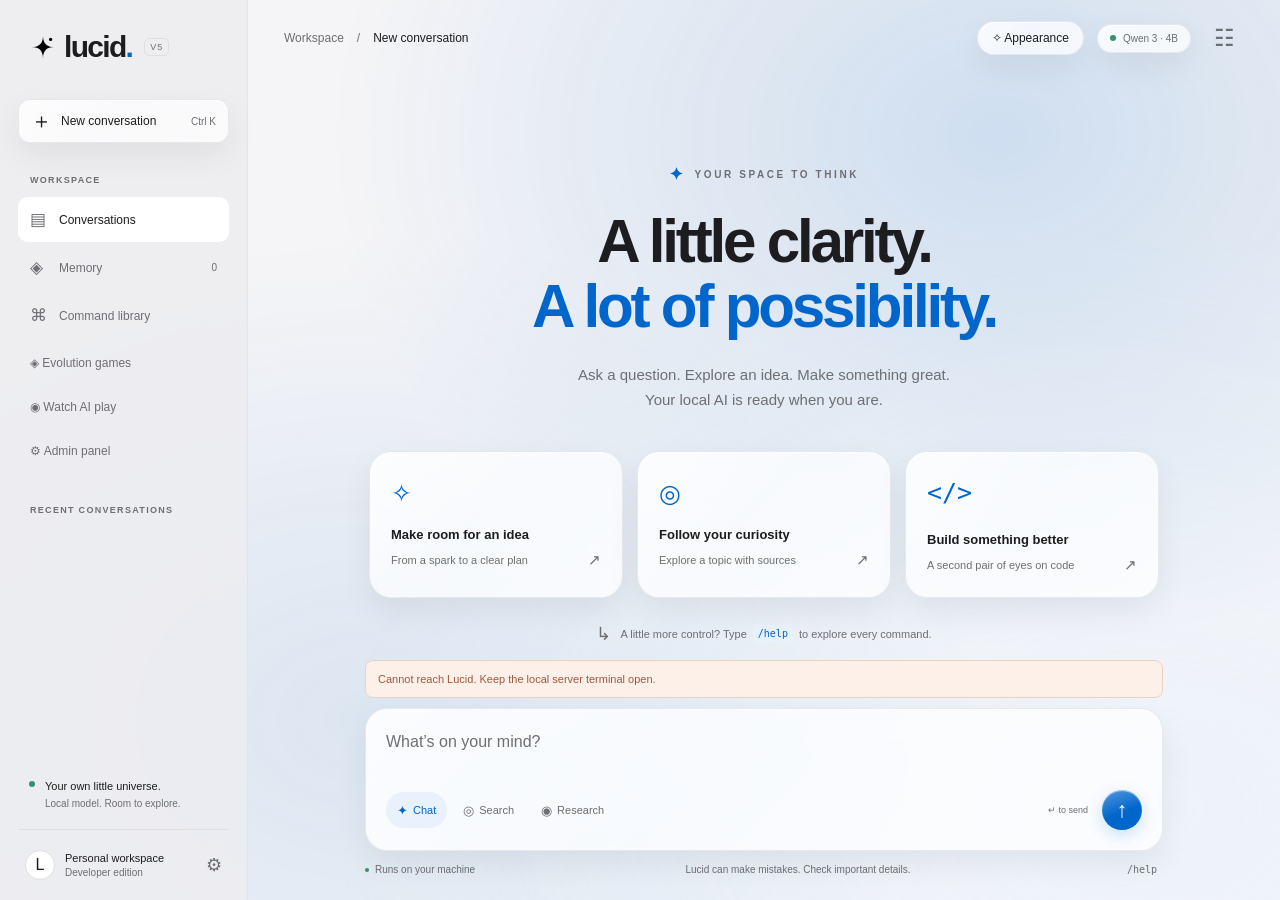
==== commit 98be82ef: "Publish read-only Evolution watch feed" ====
--- a/website/index.html
+++ b/website/index.html
@@ -10,6 +10,7 @@
   <button class="new-chat" data-command="/new"><span>＋</span> New conversation <kbd>⌘ K</kbd></button>
   <div class="nav-group"><span class="section-label">WORKSPACE</span><button class="nav-item active" id="chat-nav"><span class="nav-symbol">▤</span> Conversations</button><button class="nav-item" id="memory-nav"><span class="nav-symbol">◈</span> Memory <span class="count" id="memory-count">0</span></button><button class="nav-item" id="commands-nav"><span class="nav-symbol">⌘</span> Command library</button></div>
   <a class="nav-item" data-lucid-evolution href="https://lucidiscool.github.io/LucidAI-Evolution-Pages/lab/" target="_blank" rel="noopener">◈ Evolution games</a>
+  <a class="nav-item" href="https://lucidiscool.github.io/LucidAI-Evolution-Pages/watch/" target="_blank" rel="noopener">◉ Watch AI play</a>
   <a class="nav-item" href="./admin.html">⚙ Admin panel</a>
   <div class="history-heading"><span class="section-label">RECENT CONVERSATIONS</span></div><div class="history-list" id="history-list"></div>
   <div class="sidebar-bottom"><div class="local-card"><span class="status-dot"></span><div><strong>Your own little universe.</strong><p>Local model. Room to explore.</p></div></div><button class="profile" id="profile-settings"><span class="avatar">L</span><span>Personal workspace<small>Developer edition</small></span><span class="profile-gear">⚙</span></button></div>
